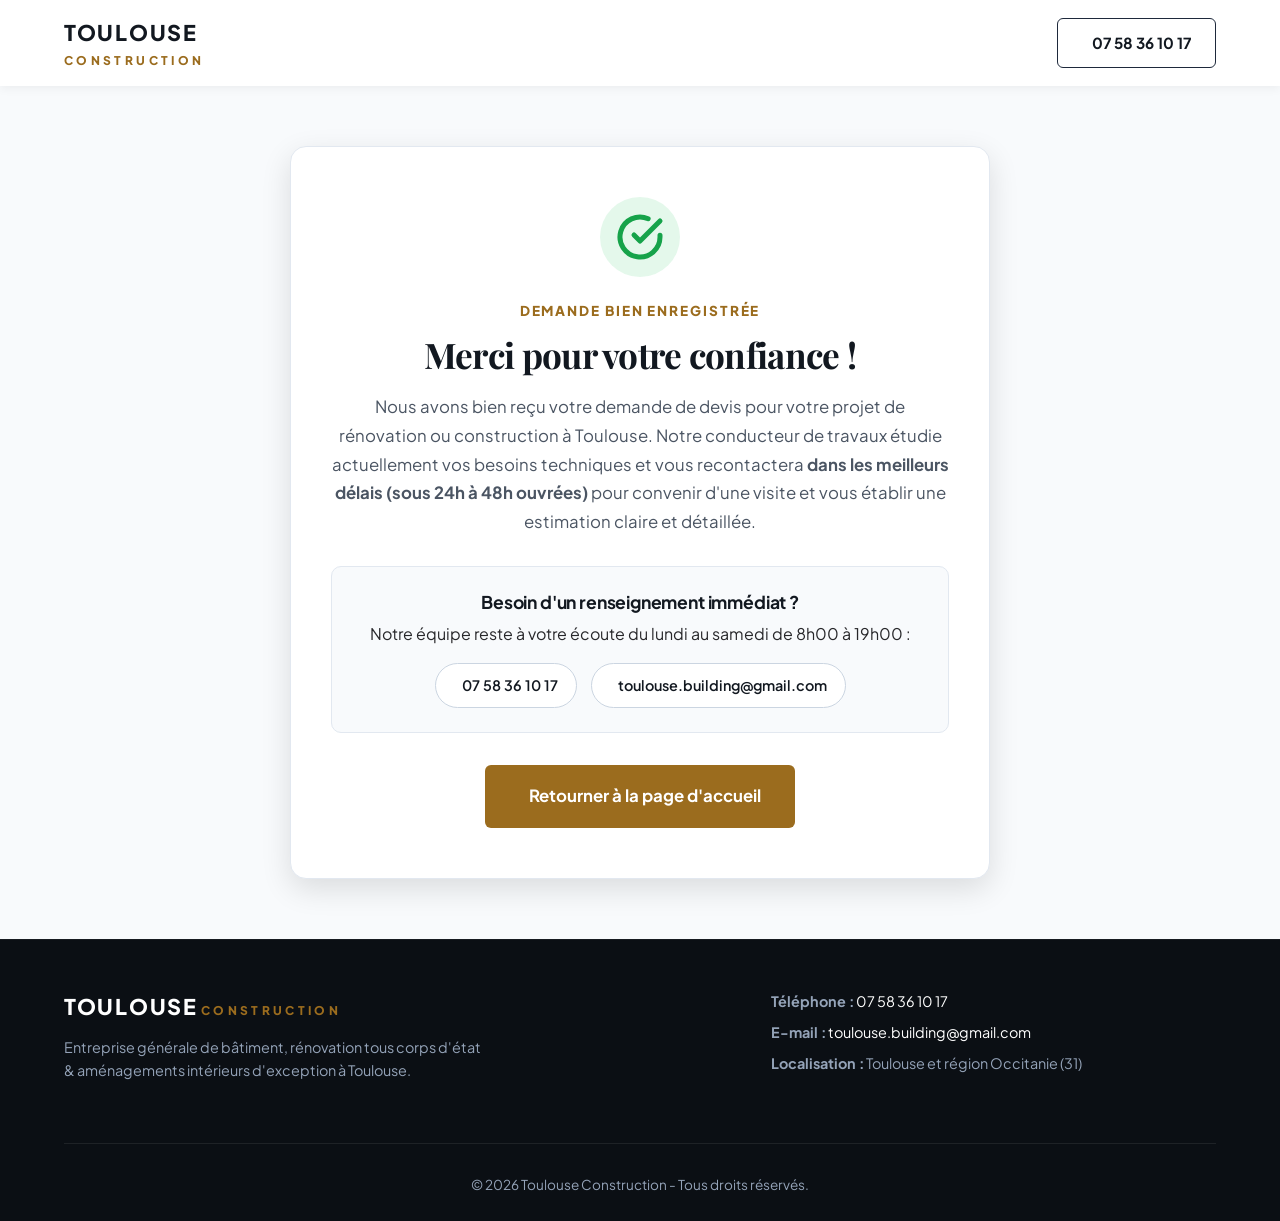
==== confirmation.html @ dafdc66f "Mise a jour email, favicon, etape 3, confirmation et optimisations PageSpeed" ====
<!DOCTYPE html>
<html lang="fr">
<head>
  <meta charset="UTF-8">
  <meta name="viewport" content="width=device-width, initial-scale=1.0">
  
  <!-- Favicon -->
  <link rel="icon" type="image/jpeg" href="images/favicon.jpg">
  <link rel="icon" type="image/png" sizes="32x32" href="images/favicon.png">
  <link rel="apple-touch-icon" href="images/favicon.jpg">

  <!-- SEO Référencement Toulouse et Occitanie -->
  <title>Demande Reçue | Toulouse Construction</title>
  <meta name="robots" content="noindex, follow">

  <!-- Google Fonts -->
  <link rel="preconnect" href="https://fonts.googleapis.com">
  <link rel="preconnect" href="https://fonts.gstatic.com" crossorigin>
  <link href="https://fonts.googleapis.com/css2?family=Plus+Jakarta+Sans:wght@400;500;600;700;800&family=Playfair+Display:wght@700&display=swap" rel="stylesheet">
  
  <link rel="stylesheet" href="style.css">
</head>
<body class="confirmation-body">

  <header class="navbar" id="navbar">
    <div class="container nav-content">
      <a href="index.html" class="brand-logo" aria-label="Retour à l'accueil Toulouse Construction">
        <span class="logo-bold">TOULOUSE</span>
        <span class="logo-sub">CONSTRUCTION</span>
      </a>

      <div class="nav-cta">
        <a href="tel:0758361017" class="btn btn-secondary-dark"><i class="fa-solid fa-phone"></i> 07 58 36 10 17</a>
      </div>
    </div>
  </header>

  <main class="confirmation-main">
    <div class="container confirmation-container">
      <div class="confirmation-card">
        <div class="confirm-icon-wrapper">
          <svg width="48" height="48" viewBox="0 0 24 24" fill="none" stroke="currentColor" stroke-width="2.5" stroke-linecap="round" stroke-linejoin="round">
            <path d="M22 11.08V12a10 10 0 1 1-5.93-9.14"></path>
            <polyline points="22 4 12 14.01 9 11.01"></polyline>
          </svg>
        </div>

        <span class="section-tag">Demande bien enregistrée</span>
        <h1>Merci pour votre confiance !</h1>
        
        <p class="confirmation-text">
          Nous avons bien reçu votre demande de devis pour votre projet de rénovation ou construction à Toulouse. Notre conducteur de travaux étudie actuellement vos besoins techniques et vous recontactera <strong>dans les meilleurs délais (sous 24h à 48h ouvrées)</strong> pour convenir d'une visite et vous établir une estimation claire et détaillée.
        </p>

        <div class="confirmation-summary-box">
          <h3>Besoin d'un renseignement immédiat ?</h3>
          <p>Notre équipe reste à votre écoute du lundi au samedi de 8h00 à 19h00 :</p>
          <div class="confirm-links">
            <a href="tel:0758361017" class="contact-pill"><i class="fa-solid fa-phone"></i> 07 58 36 10 17</a>
            <a href="mailto:toulouse.building@gmail.com" class="contact-pill"><i class="fa-solid fa-envelope"></i> toulouse.building@gmail.com</a>
          </div>
        </div>

        <div class="confirmation-actions">
          <a href="index.html" class="btn btn-primary btn-large">
            <i class="fa-solid fa-arrow-left"></i> Retourner à la page d'accueil
          </a>
        </div>
      </div>
    </div>
  </main>

  <footer class="footer">
    <div class="container footer-content">
      <div class="footer-left">
        <span class="logo-bold">TOULOUSE</span>
        <span class="logo-sub">CONSTRUCTION</span>
        <p>Entreprise générale de bâtiment, rénovation tous corps d'état & aménagements intérieurs d'exception à Toulouse.</p>
      </div>

      <div class="footer-contact-info">
        <p><strong>Téléphone :</strong> <a href="tel:0758361017">07 58 36 10 17</a></p>
        <p><strong>E-mail :</strong> <a href="mailto:toulouse.building@gmail.com">toulouse.building@gmail.com</a></p>
        <p><strong>Localisation :</strong> Toulouse et région Occitanie (31)</p>
      </div>

      <div class="footer-bottom">
        <p>&copy; 2026 Toulouse Construction - Tous droits réservés.</p>
      </div>
    </div>
  </footer>

</body>
</html>
---- style.css ----
/* ============================================================
   CHARTE GRAPHIQUE & DESIGN SYSTÈME - TOULOUSE CONSTRUCTION
   Style haut de gamme optimisé pour la performance & accessibilité
   ============================================================ */

:root {
  /* Contraste élevé certifié WCAG AA / AAA */
  --primary: #9b6c1e;             /* Teinte dorée bronze plus contrastée sur fond blanc */
  --primary-hover: #7d5515;
  --primary-light: rgba(155, 108, 30, 0.12);
  --dark: #121820;                /* Fond très sombre élégant */
  --dark-light: #1e293b;
  --text-main: #27272a;           /* Lisibilité maximale sur fond blanc */
  --text-muted: #4b5563;          /* Contraste 5.5:1 sur blanc */
  --text-light: #cbd5e1;
  --bg-light: #f8fafc;
  --bg-white: #ffffff;
  --border-color: #e2e8f0;
  --font-sans: 'Plus Jakarta Sans', system-ui, -apple-system, sans-serif;
  --font-serif: 'Playfair Display', Georgia, serif;
  --shadow-sm: 0 1px 3px rgba(0, 0, 0, 0.06);
  --shadow-md: 0 4px 20px rgba(0, 0, 0, 0.08);
  --shadow-lg: 0 10px 30px rgba(0, 0, 0, 0.12);
  --transition: all 0.25s ease-in-out;
}

* {
  margin: 0;
  padding: 0;
  box-sizing: border-box;
}

html {
  scroll-behavior: smooth;
  font-size: 16px;
}

body {
  font-family: var(--font-sans);
  color: var(--text-main);
  background-color: var(--bg-white);
  line-height: 1.6;
  -webkit-font-smoothing: antialiased;
}

img {
  max-width: 100%;
  height: auto;
  display: block;
}

a {
  text-decoration: none;
  color: inherit;
  transition: var(--transition);
}

.container {
  width: 100%;
  max-width: 1200px;
  margin: 0 auto;
  padding: 0 24px;
}

.bg-light {
  background-color: var(--bg-light);
}

/* ============================================================
   TYPOGRAPHIE & HIÉRARCHIE DE TITRES (H1 -> H2 -> H3)
   ============================================================ */

h1, h2, h3 {
  color: var(--dark);
  font-weight: 700;
  line-height: 1.25;
}

h1 {
  font-size: 2.75rem;
  font-family: var(--font-serif);
  letter-spacing: -0.02em;
}

h2 {
  font-size: 2.2rem;
  letter-spacing: -0.01em;
  margin-bottom: 1rem;
}

h3 {
  font-size: 1.25rem;
  letter-spacing: -0.01em;
}

.section-header {
  max-width: 760px;
  margin: 0 auto 3.5rem auto;
}

.text-center {
  text-align: center;
}

.section-tag {
  display: inline-block;
  font-size: 0.85rem;
  font-weight: 800;
  text-transform: uppercase;
  letter-spacing: 0.14em;
  color: var(--primary);
  margin-bottom: 0.75rem;
}

.section-tag.text-white {
  color: #ffd899;
}

.section-desc {
  font-size: 1.1rem;
  color: var(--text-muted);
}

/* ============================================================
   BOUTONS & CALL TO ACTION
   ============================================================ */

.btn {
  display: inline-flex;
  align-items: center;
  justify-content: center;
  gap: 10px;
  font-weight: 700;
  font-size: 0.95rem;
  padding: 12px 24px;
  border-radius: 6px;
  cursor: pointer;
  transition: var(--transition);
  border: 2px solid transparent;
}

.btn-primary {
  background-color: var(--primary);
  color: #ffffff;
}

.btn-primary:hover {
  background-color: var(--primary-hover);
  transform: translateY(-2px);
  box-shadow: 0 6px 18px rgba(155, 108, 30, 0.4);
}

.btn-secondary {
  background-color: rgba(255, 255, 255, 0.15);
  color: #ffffff;
  backdrop-filter: blur(8px);
  border: 1px solid rgba(255, 255, 255, 0.4);
}

.btn-secondary:hover {
  background-color: #ffffff;
  color: var(--dark);
  transform: translateY(-2px);
}

.btn-secondary-dark {
  background-color: transparent;
  color: var(--dark);
  border: 1.5px solid var(--dark-light);
}

.btn-secondary-dark:hover {
  background-color: var(--dark);
  color: #ffffff;
}

.btn-large {
  padding: 16px 32px;
  font-size: 1.05rem;
}

.btn-block {
  width: 100%;
}

/* ============================================================
   TOP BAR & NAVIGATION
   ============================================================ */

.top-bar {
  background-color: var(--dark);
  color: #94a3b8;
  font-size: 0.85rem;
  padding: 9px 0;
  border-bottom: 1px solid rgba(255, 255, 255, 0.08);
}

.top-bar-content {
  display: flex;
  justify-content: space-between;
  align-items: center;
}

.top-info span {
  margin-right: 20px;
}

.top-info i {
  color: #e2a84b;
  margin-right: 6px;
}

.top-phone {
  color: #ffffff;
  font-weight: 700;
}

.top-phone i {
  color: #e2a84b;
  margin-right: 4px;
}

.navbar {
  position: sticky;
  top: 0;
  background-color: #ffffff;
  z-index: 100;
  box-shadow: 0 2px 10px rgba(0, 0, 0, 0.06);
  padding: 16px 0;
}

.nav-content {
  display: flex;
  justify-content: space-between;
  align-items: center;
}

.brand-logo {
  display: flex;
  flex-direction: column;
}

.logo-bold {
  font-size: 1.35rem;
  font-weight: 800;
  letter-spacing: 0.08em;
  color: var(--dark);
}

.logo-sub {
  font-size: 0.75rem;
  font-weight: 800;
  letter-spacing: 0.28em;
  color: var(--primary);
}

.nav-links {
  display: flex;
  gap: 28px;
}

.nav-links a {
  font-size: 0.95rem;
  font-weight: 600;
  color: var(--dark-light);
}

.nav-links a:hover {
  color: var(--primary);
}

/* ============================================================
   HERO BANNER
   ============================================================ */

.hero-section {
  position: relative;
  background-size: cover;
  background-position: center;
  color: #ffffff;
  padding: 120px 0 100px 0;
}

.hero-content {
  max-width: 850px;
}

.badge-pill {
  display: inline-flex;
  align-items: center;
  gap: 8px;
  background-color: rgba(18, 24, 32, 0.7);
  border: 1px solid #ffd899;
  color: #ffffff;
  font-size: 0.88rem;
  font-weight: 700;
  padding: 8px 18px;
  border-radius: 50px;
  margin-bottom: 24px;
}

.hero-content h1 {
  color: #ffffff;
  margin-bottom: 20px;
}

.hero-subtext {
  font-size: 1.25rem;
  color: #f1f5f9;
  margin-bottom: 36px;
  line-height: 1.7;
}

.hero-buttons {
  display: flex;
  flex-wrap: wrap;
  gap: 16px;
  margin-bottom: 50px;
}

.hero-stats {
  display: grid;
  grid-template-columns: repeat(4, 1fr);
  gap: 20px;
  padding-top: 36px;
  border-top: 1px solid rgba(255, 255, 255, 0.2);
}

.stat-item {
  display: flex;
  flex-direction: column;
}

.stat-number {
  font-size: 1.85rem;
  font-weight: 800;
  color: #ffd899;
}

.stat-label {
  font-size: 0.88rem;
  color: #f8fafc;
  font-weight: 500;
}

/* ============================================================
   SECTIONS GÉNÉRALES
   ============================================================ */

.section {
  padding: 90px 0;
}

/* ============================================================
   SECTION PRESTATIONS / SERVICES
   ============================================================ */

.services-grid {
  display: grid;
  grid-template-columns: repeat(3, 1fr);
  gap: 30px;
}

.service-card {
  background-color: #ffffff;
  border-radius: 12px;
  overflow: hidden;
  box-shadow: var(--shadow-md);
  border: 1px solid var(--border-color);
  transition: var(--transition);
  display: flex;
  flex-direction: column;
}

.service-card:hover {
  transform: translateY(-6px);
  box-shadow: var(--shadow-lg);
}

.service-img-wrapper {
  position: relative;
  height: 240px;
  overflow: hidden;
  background-color: #e2e8f0;
}

.service-img-wrapper img {
  width: 100%;
  height: 100%;
  object-fit: cover;
  transition: transform 0.5s ease;
}

.service-card:hover .service-img-wrapper img {
  transform: scale(1.05);
}

.service-badge {
  position: absolute;
  top: 14px;
  left: 14px;
  background: rgba(18, 24, 32, 0.9);
  backdrop-filter: blur(4px);
  color: #ffffff;
  font-size: 0.78rem;
  font-weight: 700;
  padding: 6px 14px;
  border-radius: 4px;
  border-left: 3px solid #e2a84b;
}

.service-body {
  padding: 26px;
  display: flex;
  flex-direction: column;
  flex-grow: 1;
}

.service-body h3 {
  font-size: 1.3rem;
  margin-bottom: 12px;
}

.service-body p {
  color: var(--text-muted);
  font-size: 0.95rem;
  margin-bottom: 20px;
  flex-grow: 1;
}

.feature-checklist {
  list-style: none;
  border-top: 1px solid var(--border-color);
  padding-top: 16px;
}

.feature-checklist li {
  font-size: 0.9rem;
  color: var(--dark-light);
  margin-bottom: 8px;
  display: flex;
  align-items: center;
  gap: 8px;
}

.feature-checklist li i {
  color: var(--primary);
  font-size: 0.85rem;
}

/* ============================================================
   PROCESSUS / ÉTAPES (ORDRE SÉMANTIQUE H3)
   ============================================================ */

.process-grid {
  display: grid;
  grid-template-columns: repeat(4, 1fr);
  gap: 24px;
}

.process-card {
  background: #ffffff;
  border-radius: 10px;
  padding: 20px;
  border: 1px solid var(--border-color);
  box-shadow: var(--shadow-sm);
  transition: var(--transition);
}

.process-card:hover {
  transform: translateY(-4px);
  box-shadow: var(--shadow-md);
  border-color: var(--primary);
}

.process-img {
  position: relative;
  height: 160px;
  border-radius: 8px;
  overflow: hidden;
  margin-bottom: 18px;
  background-color: #e2e8f0;
}

.process-img img {
  width: 100%;
  height: 100%;
  object-fit: cover;
}

.step-number {
  position: absolute;
  bottom: 10px;
  right: 10px;
  background: var(--dark);
  border: 1.5px solid #ffd899;
  color: #ffffff;
  font-weight: 800;
  font-size: 0.9rem;
  width: 36px;
  height: 36px;
  border-radius: 50%;
  display: flex;
  align-items: center;
  justify-content: center;
  box-shadow: 0 2px 8px rgba(0, 0, 0, 0.3);
}

.process-text h3 {
  font-size: 1.15rem;
  margin-bottom: 8px;
}

.process-text p {
  font-size: 0.9rem;
  color: var(--text-muted);
}

/* ============================================================
   SECTION VALEURS & ENGAGEMENTS
   ============================================================ */

.values-container {
  display: grid;
  grid-template-columns: 1fr 1.1fr;
  gap: 60px;
  align-items: center;
}

.values-image-column {
  position: relative;
}

.values-main-img {
  border-radius: 14px;
  width: 100%;
  max-height: 480px;
  object-fit: cover;
  box-shadow: var(--shadow-lg);
  background-color: #e2e8f0;
}

.values-experience-badge {
  position: absolute;
  bottom: -20px;
  right: 20px;
  background: var(--dark);
  color: #ffffff;
  padding: 16px 24px;
  border-radius: 8px;
  border-left: 4px solid #e2a84b;
  box-shadow: var(--shadow-md);
}

.exp-title {
  display: block;
  font-weight: 700;
  font-size: 1rem;
}

.exp-sub {
  font-size: 0.85rem;
  color: #cbd5e1;
}

.lead-text {
  font-size: 1.15rem;
  margin-bottom: 28px;
  color: var(--dark-light);
}

.value-item {
  display: flex;
  gap: 18px;
  margin-bottom: 24px;
}

.value-icon {
  flex-shrink: 0;
  width: 50px;
  height: 50px;
  background: var(--primary-light);
  color: var(--primary);
  border-radius: 8px;
  display: flex;
  align-items: center;
  justify-content: center;
  font-size: 1.3rem;
}

.value-content h3 {
  font-size: 1.15rem;
  margin-bottom: 4px;
}

.value-content p {
  font-size: 0.92rem;
  color: var(--text-muted);
}

/* ============================================================
   SECTION AVIS CLIENTS
   ============================================================ */

.star-rating-main {
  color: #ca8a04;
  font-size: 1.15rem;
  margin-top: 10px;
}

.star-rating-main span {
  color: var(--dark);
  font-weight: 700;
  font-size: 0.95rem;
  margin-left: 8px;
}

.reviews-grid {
  display: grid;
  grid-template-columns: repeat(3, 1fr);
  gap: 24px;
}

.review-card {
  background: #ffffff;
  padding: 30px;
  border-radius: 12px;
  box-shadow: var(--shadow-sm);
  border: 1px solid var(--border-color);
  display: flex;
  flex-direction: column;
}

.review-stars {
  color: #ca8a04;
  font-size: 0.9rem;
  margin-bottom: 14px;
}

.review-comment {
  font-size: 0.95rem;
  color: var(--text-main);
  font-style: italic;
  margin-bottom: 20px;
  flex-grow: 1;
}

.review-author {
  border-top: 1px solid var(--border-color);
  padding-top: 12px;
}

.review-author strong {
  display: block;
  color: var(--dark);
  font-size: 0.95rem;
}

.review-author span {
  font-size: 0.85rem;
  color: var(--text-muted);
}

/* ============================================================
   SECTION CONTACT & FORMULAIRE
   ============================================================ */

.contact-section {
  background: linear-gradient(135deg, #121820 0%, #1a2332 100%);
  color: #ffffff;
}

.contact-container {
  display: grid;
  grid-template-columns: 1fr 1.2fr;
  gap: 60px;
  align-items: center;
}

.contact-info-panel h2 {
  color: #ffffff;
  margin-bottom: 16px;
}

.contact-info-panel p {
  color: #cbd5e1;
  margin-bottom: 30px;
}

.contact-detail-row {
  display: flex;
  align-items: center;
  gap: 16px;
  margin-bottom: 20px;
}

.c-icon {
  width: 46px;
  height: 46px;
  border-radius: 50%;
  background: rgba(155, 108, 30, 0.25);
  border: 1.5px solid #e2a84b;
  display: flex;
  align-items: center;
  justify-content: center;
  color: #ffd899;
  font-size: 1.1rem;
}

.c-label {
  display: block;
  font-size: 0.78rem;
  text-transform: uppercase;
  letter-spacing: 0.08em;
  color: #94a3b8;
}

.c-val {
  color: #ffffff;
  font-weight: 600;
  font-size: 1rem;
  word-break: break-all;
}

.contact-reassurance {
  margin-top: 36px;
  padding-top: 24px;
  border-top: 1px solid rgba(255, 255, 255, 0.12);
}

.reassure-item {
  font-size: 0.9rem;
  color: #e2e8f0;
  margin-bottom: 10px;
  display: flex;
  align-items: center;
  gap: 10px;
}

.reassure-item i {
  color: #e2a84b;
}

.contact-form-panel {
  background: #ffffff;
  color: var(--dark);
  padding: 40px;
  border-radius: 14px;
  box-shadow: 0 20px 40px rgba(0, 0, 0, 0.3);
}

.contact-form-panel h3 {
  margin-bottom: 20px;
  font-size: 1.45rem;
}

.form-group {
  margin-bottom: 18px;
}

.form-group label {
  display: block;
  font-size: 0.9rem;
  font-weight: 700;
  margin-bottom: 6px;
  color: var(--dark-light);
}

.form-group .required {
  color: #dc2626;
}

.form-group input,
.form-group select,
.form-group textarea {
  width: 100%;
  padding: 13px 14px;
  border: 1.5px solid #cbd5e1;
  border-radius: 6px;
  font-family: inherit;
  font-size: 0.95rem;
  color: var(--dark);
  outline: none;
  transition: var(--transition);
}

.form-group input:focus,
.form-group select:focus,
.form-group textarea:focus {
  border-color: var(--primary);
  box-shadow: 0 0 0 3px rgba(155, 108, 30, 0.2);
}

.form-row {
  display: grid;
  grid-template-columns: 1fr 1fr;
  gap: 16px;
}

.form-disclaimer {
  font-size: 0.8rem;
  color: var(--text-muted);
  text-align: center;
  margin-top: 14px;
}

/* ============================================================
   PAGE DE CONFIRMATION
   ============================================================ */

.confirmation-body {
  min-height: 100vh;
  display: flex;
  flex-direction: column;
}

.confirmation-main {
  flex: 1;
  display: flex;
  align-items: center;
  padding: 60px 0;
  background-color: var(--bg-light);
}

.confirmation-card {
  max-width: 700px;
  margin: 0 auto;
  background: #ffffff;
  border-radius: 16px;
  padding: 50px 40px;
  text-align: center;
  box-shadow: var(--shadow-lg);
  border: 1px solid var(--border-color);
}

.confirm-icon-wrapper {
  width: 80px;
  height: 80px;
  margin: 0 auto 20px auto;
  border-radius: 50%;
  background: rgba(34, 197, 94, 0.12);
  color: #16a34a;
  display: flex;
  align-items: center;
  justify-content: center;
}

.confirmation-card h1 {
  font-size: 2.2rem;
  margin-bottom: 16px;
}

.confirmation-text {
  font-size: 1.05rem;
  color: var(--text-muted);
  line-height: 1.7;
  margin-bottom: 30px;
}

.confirmation-summary-box {
  background: #f8fafc;
  border: 1px solid #e2e8f0;
  border-radius: 10px;
  padding: 24px;
  margin-bottom: 32px;
  text-align: center;
}

.confirmation-summary-box h3 {
  font-size: 1.1rem;
  margin-bottom: 8px;
}

.confirm-links {
  display: flex;
  justify-content: center;
  flex-wrap: wrap;
  gap: 14px;
  margin-top: 16px;
}

.contact-pill {
  display: inline-flex;
  align-items: center;
  gap: 8px;
  background: #ffffff;
  border: 1px solid #cbd5e1;
  padding: 10px 18px;
  border-radius: 50px;
  font-weight: 600;
  font-size: 0.9rem;
  color: var(--dark);
}

.contact-pill:hover {
  border-color: var(--primary);
  color: var(--primary);
}

/* ============================================================
   FOOTER
   ============================================================ */

.footer {
  background-color: #0b0f14;
  color: #94a3b8;
  padding: 50px 0 25px 0;
  border-top: 1px solid rgba(255, 255, 255, 0.05);
}

.footer-content {
  display: grid;
  grid-template-columns: 1.5fr 1fr;
  gap: 40px;
}

.footer-left .logo-bold {
  color: #ffffff;
}

.footer-left p {
  margin-top: 12px;
  max-width: 420px;
  font-size: 0.9rem;
}

.footer-contact-info p {
  font-size: 0.9rem;
  margin-bottom: 8px;
}

.footer-contact-info a {
  color: #ffffff;
}

.footer-contact-info a:hover {
  color: #ffd899;
}

.footer-bottom {
  grid-column: 1 / -1;
  text-align: center;
  padding-top: 30px;
  margin-top: 20px;
  border-top: 1px solid rgba(255, 255, 255, 0.08);
  font-size: 0.85rem;
}

/* ============================================================
   RESPONSIVE DESIGN (MOBILE & TABLETTE)
   ============================================================ */

@media (max-width: 992px) {
  .services-grid,
  .reviews-grid {
    grid-template-columns: repeat(2, 1fr);
  }

  .process-grid {
    grid-template-columns: repeat(2, 1fr);
  }

  .values-container,
  .contact-container {
    grid-template-columns: 1fr;
    gap: 40px;
  }

  .hero-stats {
    grid-template-columns: repeat(2, 1fr);
  }
}

@media (max-width: 768px) {
  .top-bar-content {
    flex-direction: column;
    text-align: center;
    gap: 4px;
  }

  .nav-links {
    display: none;
  }

  h1 {
    font-size: 2rem;
  }

  h2 {
    font-size: 1.7rem;
  }

  .services-grid,
  .process-grid,
  .reviews-grid {
    grid-template-columns: 1fr;
  }

  .form-row {
    grid-template-columns: 1fr;
  }

  .footer-content {
    grid-template-columns: 1fr;
  }

  .confirmation-card {
    padding: 30px 20px;
  }
}
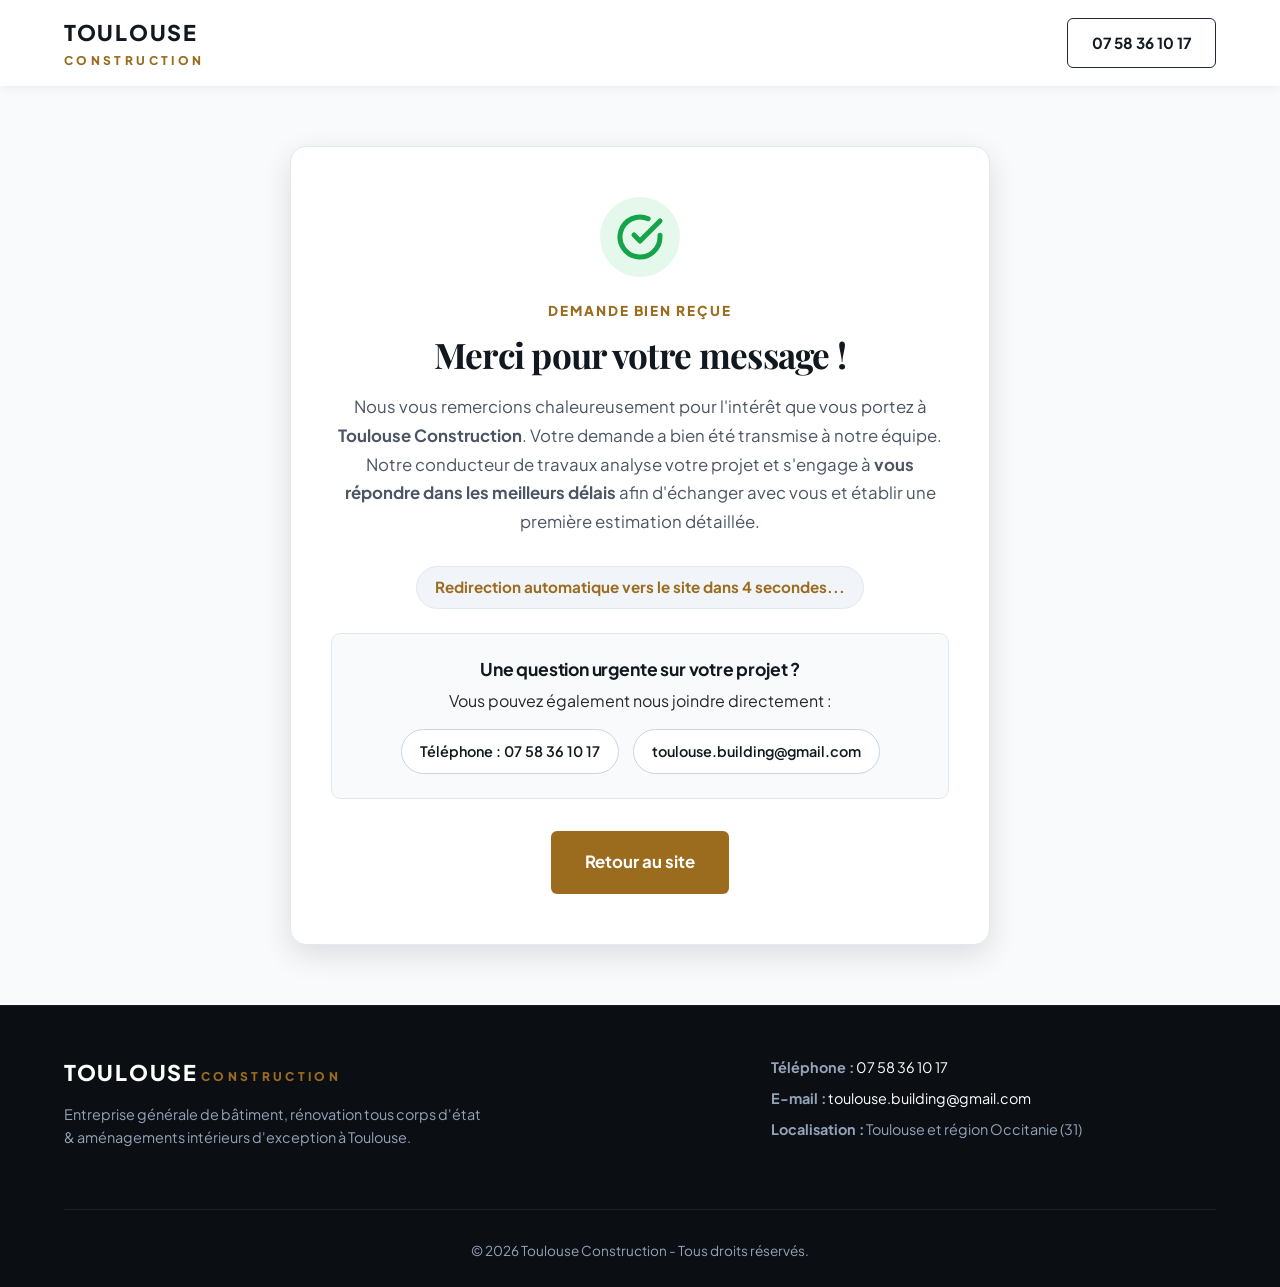
==== commit 969b1709: "Correction URL complete HTTPS de redirection, retour accueil 5s et suppression _template" ====
--- a/confirmation.html
+++ b/confirmation.html
@@ -4,6 +4,9 @@
   <meta charset="UTF-8">
   <meta name="viewport" content="width=device-width, initial-scale=1.0">
   
+  <!-- Redirection automatique vers l'accueil après 5 secondes -->
+  <meta http-equiv="refresh" content="5;url=index.html">
+
   <!-- Favicon -->
   <link rel="icon" type="image/jpeg" href="images/favicon.jpg">
   <link rel="icon" type="image/png" sizes="32x32" href="images/favicon.png">
@@ -30,7 +33,7 @@
       </a>
 
       <div class="nav-cta">
-        <a href="tel:0758361017" class="btn btn-secondary-dark"><i class="fa-solid fa-phone"></i> 07 58 36 10 17</a>
+        <a href="tel:0758361017" class="btn btn-secondary-dark">07 58 36 10 17</a>
       </div>
     </div>
   </header>
@@ -45,25 +48,29 @@
           </svg>
         </div>
 
-        <span class="section-tag">Demande bien enregistrée</span>
-        <h1>Merci pour votre confiance !</h1>
+        <span class="section-tag">Demande bien reçue</span>
+        <h1>Merci pour votre message !</h1>
         
         <p class="confirmation-text">
-          Nous avons bien reçu votre demande de devis pour votre projet de rénovation ou construction à Toulouse. Notre conducteur de travaux étudie actuellement vos besoins techniques et vous recontactera <strong>dans les meilleurs délais (sous 24h à 48h ouvrées)</strong> pour convenir d'une visite et vous établir une estimation claire et détaillée.
+          Nous vous remercions chaleureusement pour l'intérêt que vous portez à <strong>Toulouse Construction</strong>. Votre demande a bien été transmise à notre équipe. Notre conducteur de travaux analyse votre projet et s'engage à <strong>vous répondre dans les meilleurs délais</strong> afin d'échanger avec vous et établir une première estimation détaillée.
+        </p>
+
+        <p class="auto-redirect-notice">
+          <i class="fa-solid fa-rotate"></i> Redirection automatique vers le site dans <span id="countdown">5</span> secondes...
         </p>
 
         <div class="confirmation-summary-box">
-          <h3>Besoin d'un renseignement immédiat ?</h3>
-          <p>Notre équipe reste à votre écoute du lundi au samedi de 8h00 à 19h00 :</p>
+          <h3>Une question urgente sur votre projet ?</h3>
+          <p>Vous pouvez également nous joindre directement :</p>
           <div class="confirm-links">
-            <a href="tel:0758361017" class="contact-pill"><i class="fa-solid fa-phone"></i> 07 58 36 10 17</a>
-            <a href="mailto:toulouse.building@gmail.com" class="contact-pill"><i class="fa-solid fa-envelope"></i> toulouse.building@gmail.com</a>
+            <a href="tel:0758361017" class="contact-pill">Téléphone : 07 58 36 10 17</a>
+            <a href="mailto:toulouse.building@gmail.com" class="contact-pill">toulouse.building@gmail.com</a>
           </div>
         </div>
 
         <div class="confirmation-actions">
           <a href="index.html" class="btn btn-primary btn-large">
-            <i class="fa-solid fa-arrow-left"></i> Retourner à la page d'accueil
+            Retour au site
           </a>
         </div>
       </div>
@@ -90,5 +97,18 @@
     </div>
   </footer>
 
+  <script>
+    // Compteur visuel de 5 secondes avant redirection automatique
+    let timeLeft = 5;
+    const countdownEl = document.getElementById('countdown');
+    const timer = setInterval(() => {
+      timeLeft--;
+      if (countdownEl) countdownEl.textContent = timeLeft;
+      if (timeLeft <= 0) {
+        clearInterval(timer);
+        window.location.href = 'index.html';
+      }
+    }, 1000);
+  </script>
 </body>
 </html>
--- a/style.css
+++ b/style.css
@@ -857,6 +857,18 @@
   margin-bottom: 30px;
 }
 
+.auto-redirect-notice {
+  display: inline-block;
+  background: #f1f5f9;
+  border: 1px solid #e2e8f0;
+  color: var(--primary);
+  font-weight: 700;
+  font-size: 0.95rem;
+  padding: 8px 18px;
+  border-radius: 50px;
+  margin-bottom: 24px;
+}
+
 .confirmation-summary-box {
   background: #f8fafc;
   border: 1px solid #e2e8f0;
